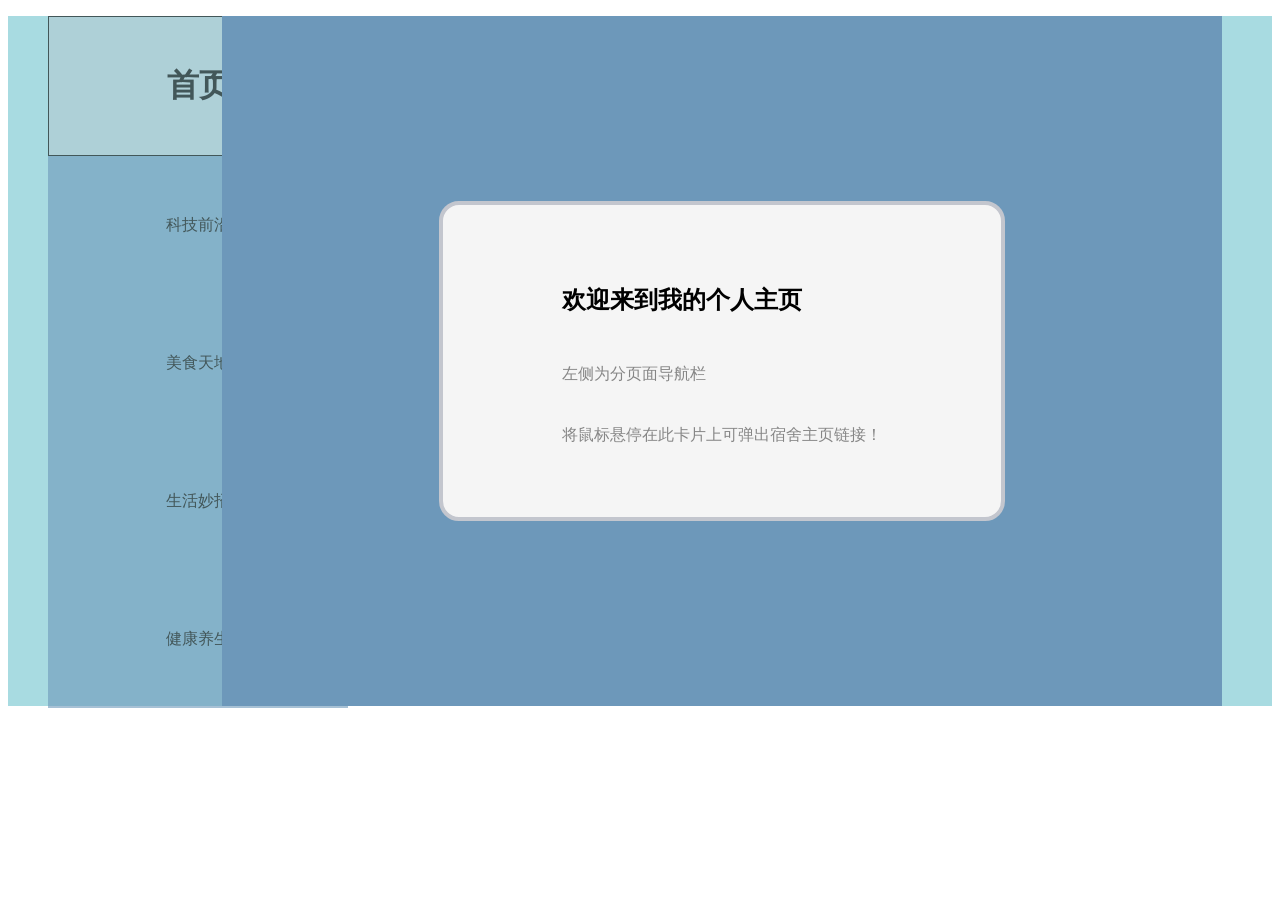
==== index.html @ 22425335 "test" ====
<!DOCTYPE html>
<html lang="en">

<head>
    <meta charset="UTF-8">
    <meta name="viewport" content="width=device-width, initial-scale=1.0">
    <title>个人主页</title>
    <link rel="stylesheet" type="text/css" href="./web/css/index.css">
    <link rel="stylesheet" type="text/css" href="./web/css/global.css">
</head>

<body>
    <div class="total-docker">
        <ul class="nav-list">
            <li class="nav-item active" style="background-color: #B2C9D2;"><a href="#">首页</a></li>
            <li class="nav-item"><a href="web/pages/science.html">科技前沿</a></li>
            <li class="nav-item"><a href="web/pages/meal.html">美食天地</a></li>
            <li class="nav-item"><a href="web/pages/life.html">生活妙招</a></li>
            <li class="nav-item"><a href="web/pages/health.html">健康养生</a></li>
        </ul>
        <div class="content-docker">
            <div class="card">
                <div class="card-details">
                    <p class="text-title">欢迎来到我的个人主页</p>
                    <p class="text-body">左侧为分页面导航栏</p>
                    <p class="text-body">将鼠标悬停在此卡片上可弹出宿舍主页链接！</p>
                </div>
                <button class="card-button">前往宿舍主页</button>
            </div>
        </div>
    </div>
</body>
</html>
---- web/css/index.css ----
.active{
    background-color: #B2C9D2;
    font-size: xx-large;
    font-weight: bolder;
    border: 1px solid black;
}

.content-docker{
    display: flex;
    justify-content: center;
    align-items: center;
}

.card {
    width: 500px;
    height: 254px;
    border-radius: 20px;
    background: #f5f5f5;
    position: relative;
    padding: 1.8rem;
    border: 4px solid #c3c6ce;
    transition: 0.5s ease-out;
    overflow: visible;
   }
   
   .card-details {
    color: black;
    height: 100%;
    gap: .5em;
    display: grid;
    place-content: center;
   }
   
   .card-button {
    transform: translate(-50%, 125%);
    width: 60%;
    border-radius: 1rem;
    border: none;
    background-color: #008bf8;
    color: #fff;
    font-size: 1rem;
    padding: .5rem 1rem;
    position: absolute;
    left: 50%;
    bottom: 0;
    opacity: 0;
    transition: 0.3s ease-out;
   }
   
   .text-body {
    color: rgb(134, 134, 134);
   }
   
   /*Text*/
   .text-title {
    font-size: 1.5em;
    font-weight: bold;
   }
   
   /*Hover*/
   .card:hover {
    border-color: #008bf8;
    box-shadow: 0 4px 18px 0 rgba(0, 0, 0, 0.25);
   }
   
   .card:hover .card-button {
    transform: translate(-50%, 50%);
    opacity: 1;
   }
---- web/css/global.css ----
.total-docker{
    width: 100%;
    height: 100%;
    background-color: #A8DBE1;
    position: relative;
}
.nav-list{
    width: 300px;
    height: 690px;
    opacity: .6;
    top: 0;
    left: 0;
}
.nav-item{
    width: 300px;
    height: 20%;
    background-color: #6D98BA;
    list-style: none;
    display: flex;
    justify-content: center;
    align-items: center;
}
.nav-item:hover{
    background-color: #B2C9D2;
    font-size: xx-large;
    font-weight: bolder;
    border: 1px solid black;
    transition: all .5s;
}
a{
    text-decoration: none;
    color: black;
}
.content-docker{
    width: 1000px;
    height: 690px;
    position: absolute;
    right: 50px;
    top: 0;
    background-color: #6D98BA;
}
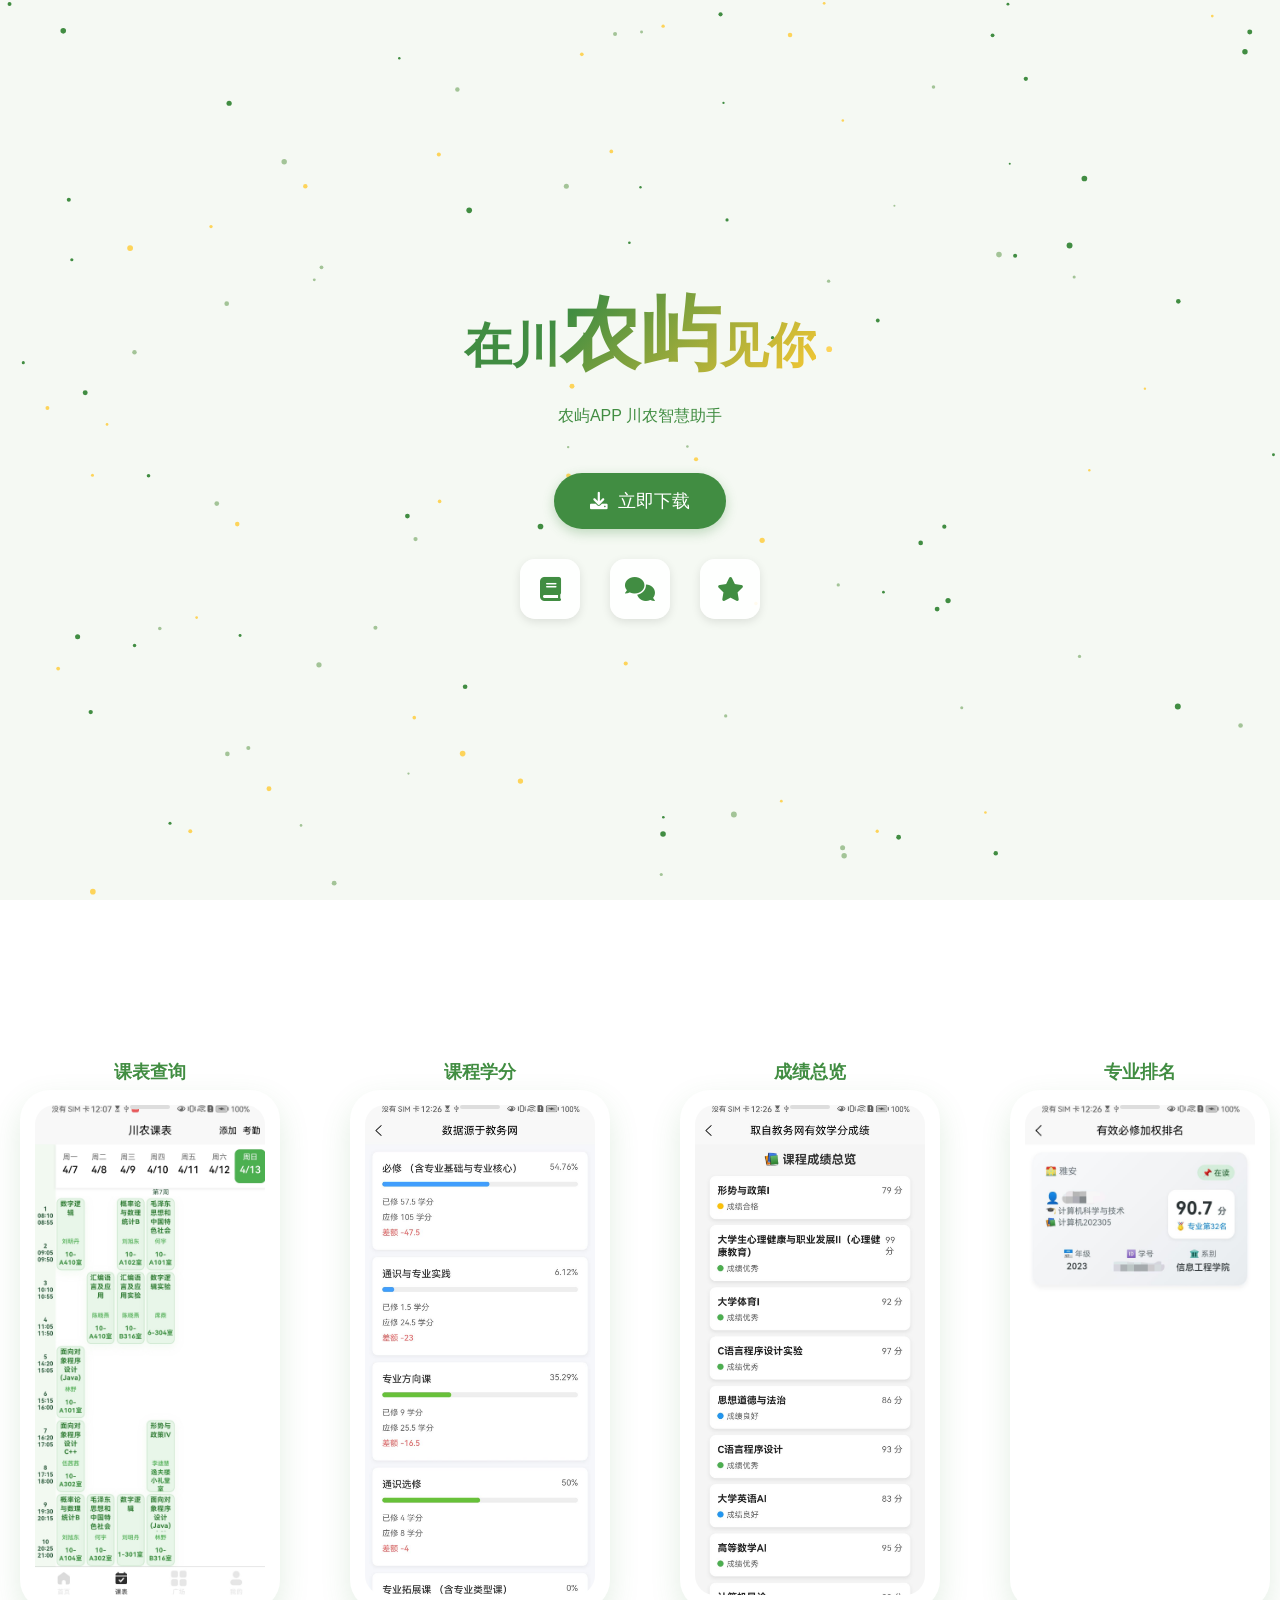
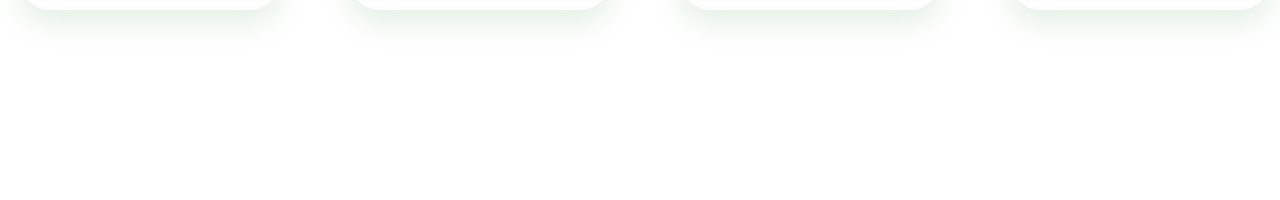
==== commit fadee5e0: "Add files via upload" ====
--- a/index.html
+++ b/index.html
@@ -1,33 +1,98 @@
-<!DOCTYPE html>
-<html lang="en">
-
-<head>
-    <meta charset="UTF-8">
-    <meta name="viewport" content="width=device-width, initial-scale=1.0">
-    <title>个人主页</title>
-    <link rel="stylesheet" type="text/css" href="./web/css/index.css">
-    <link rel="stylesheet" type="text/css" href="./web/css/global.css">
-</head>
-
-<body>
-    <div class="total-docker">
-        <ul class="nav-list">
-            <li class="nav-item active" style="background-color: #B2C9D2;"><a href="#">首页</a></li>
-            <li class="nav-item"><a href="web/pages/science.html">科技前沿</a></li>
-            <li class="nav-item"><a href="web/pages/meal.html">美食天地</a></li>
-            <li class="nav-item"><a href="web/pages/life.html">生活妙招</a></li>
-            <li class="nav-item"><a href="web/pages/health.html">健康养生</a></li>
-        </ul>
-        <div class="content-docker">
-            <div class="card">
-                <div class="card-details">
-                    <p class="text-title">欢迎来到我的个人主页</p>
-                    <p class="text-body">左侧为分页面导航栏</p>
-                    <p class="text-body">将鼠标悬停在此卡片上可弹出宿舍主页链接！</p>
-                </div>
-                <button class="card-button">前往宿舍主页</button>
-            </div>
-        </div>
-    </div>
-</body>
+<!DOCTYPE html>
+<html lang="zh-CN">
+<head>
+    <meta charset="UTF-8">
+    <meta name="viewport" content="width=device-width, initial-scale=1.0">
+    <title>川农校园通 - 智慧校园服务平台</title>
+    <link rel="stylesheet" href="https://cdnjs.cloudflare.com/ajax/libs/font-awesome/6.0.0/css/all.min.css">
+    <link rel="stylesheet" href="./css/style.css">
+</head>
+<body>
+    <canvas id="canvasBg"></canvas>
+    
+    <div class="content">
+       <h1 class="app-title">
+            <span>在川<span class="nong">农</span><span class="yu">屿</span>见你</span>
+        </h1>
+        <p style="color: var(--primary-green); margin-bottom: 1rem;">农屿APP 川农智慧助手</p>
+        
+        <a href="#" class="download-btn">
+            <i class="fas fa-download" style="margin-right: 10px;"></i>
+            立即下载
+        </a>
+
+        <div class="features">
+            <div class="feature-icon" onclick="showModal()"><i class="fa fa-book"></i></div>
+            <div class="feature-icon" data-copy="327303003"><i class="fas fa-comments"></i></div>
+            <div class="feature-icon"><i class="fas fa-star"></i></div>
+        </div>
+    </div>
+
+    <section class="scroll-section">
+        <div class="phone-container">
+            <div class="phone-mockup">
+                <h3>课表查询</h3>
+                <div class="phone-screen"><img src="./img/table.jpg" alt="课表界面"></div>
+            </div>
+            <div class="phone-mockup">
+                <h3>课程学分</h3>
+                <div class="phone-screen"><img src="./img/credit.jpg" alt="课程学分"></div>
+            </div>
+            <div class="phone-mockup">
+                <h3>成绩总览</h3>
+                <div class="phone-screen"><img src="./img/course-grade.jpg" alt="成绩总览"></div>
+            </div>
+            <div class="phone-mockup">
+                <h3>专业排名</h3>
+                <div class="phone-screen"><img src="./img/total-grade.jpg" alt="专业排名"></div>
+            </div>
+            <div class="phone-mockup">
+                <h3>窗口评分</h3>
+                <div class="phone-screen"><img src="./img/canteen-comment.jpg" alt="窗口评分"></div>
+            </div>
+            <div class="phone-mockup">
+                <h3>课程评分</h3>
+                <div class="phone-screen"><img src="./img/course-commet.jpg" alt="课程评分"></div>
+            </div>
+            <div class="phone-mockup">
+                <h3>窗口帖子</h3>
+                <div class="phone-screen"><img src="./img/canteen-page.jpg" alt="窗口帖子"></div>
+            </div>
+            <div class="phone-mockup">
+                <h3>竞赛信息</h3>
+                <div class="phone-screen"><img src="./img/competition.jpg" alt="竞赛信息"></div>
+            </div>
+            <div class="phone-mockup">
+                <h3>入口导航</h3>
+                <div class="phone-screen"><img src="./img/index.jpg" alt="竞赛信息"></div>
+            </div>
+            <div class="phone-mockup">
+                <h3>教学通知</h3>
+                <div class="phone-screen"><img src="./img/teach-inform.jpg" alt="教学通知"></div>
+            </div>
+            <div class="phone-mockup">
+                <h3>帖子详情</h3>
+                <div class="phone-screen"><img src="./img/post.jpg" alt="帖子详情"></div>
+            </div>
+        </div>
+    </section>
+
+    <div class="copy-toast">QQ群号已复制到剪贴板</div>
+
+    <!-- 弹窗结构 -->
+    <div class="modal-overlay" id="modal">
+        <div class="modal-content">
+            <span class="modal-close" onclick="closeModal()">&times;</span>
+            <h2>课程日历</h2>
+            <img src="calendar-detail.jpg" alt="课程日历详情" style="width:100%; margin-top:20px;">
+            <p>特色功能：</p>
+            <ul>
+                <li>同步教务系统课表</li>
+                <li>考试时间提醒</li>
+                <li>作业DDL提醒</li>
+            </ul>
+        </div>
+    </div>
+    <script src="./js/script.js"></script>
+</body>
 </html>
--- a/css/style.css
+++ b/css/style.css
@@ -0,0 +1,338 @@
+:root {
+    --primary-green: #418D42;
+    --secondary-gold: rgba(255, 203, 51, 1);
+    --background: #F5F9F3;
+}
+
+* {
+    margin: 0;
+    padding: 0;
+    box-sizing: border-box;
+    font-family: 'Microsoft YaHei', sans-serif;
+    -webkit-user-select: none;
+    -moz-user-select: none;
+    -ms-user-select: none;
+    user-select: none;
+}
+
+body {
+    overflow: hidden;
+    -webkit-touch-callout: none;
+}
+
+#canvasBg {
+    position: fixed;
+    top: 0;
+    left: 0;
+    z-index: 0;
+}
+
+.content {
+    position: relative;
+    z-index: 1;
+    height: 100vh;
+    display: flex;
+    flex-direction: column;
+    align-items: center;
+    justify-content: center;
+    text-align: center;
+    padding: 20px;
+    color: #333;
+}
+
+.app-title {
+    font-size: 3rem;
+    margin-bottom: 1rem;
+    background: linear-gradient(135deg, var(--primary-green) 30%, var(--secondary-gold) 100%);
+    -webkit-background-clip: text;
+    -webkit-text-fill-color: transparent;
+    animation: titleGlow 3s ease-in-out infinite alternate;
+}
+
+.nong {
+    font-size: 5rem;
+}
+
+.yu {
+    font-size: 5rem;
+}
+
+@keyframes titleGlow {
+    from { text-shadow: 0 0 20px rgba(65,141,66,0.3); }
+    to { text-shadow: 0 0 30px rgba(255,203,51,0.3); }
+}
+
+.download-btn {
+    display: inline-flex;
+    align-items: center;
+    padding: 16px 36px;
+    border-radius: 30px;
+    background: var(--primary-green);
+    color: white;
+    text-decoration: none;
+    font-size: 1.1rem;
+    margin: 30px 0;
+    transition: transform 0.3s;
+    box-shadow: 0 4px 12px rgba(65,141,66,0.3);
+    cursor: pointer;
+}
+
+.download-btn:hover {
+    transform: translateY(-2px);
+    background: #367C37;
+}
+
+.features {
+    display: flex;
+    gap: 30px;
+    flex-wrap: wrap;
+    justify-content: center;
+}
+
+.feature-icon {
+    width: 60px;
+    height: 60px;
+    background: rgba(255,255,255,0.9);
+    border-radius: 15px;
+    display: flex;
+    align-items: center;
+    justify-content: center;
+    font-size: 1.5rem;
+    color: var(--primary-green);
+    box-shadow: 0 3px 10px rgba(0,0,0,0.1);
+    transition: all 0.3s cubic-bezier(0.25, 0.46, 0.45, 0.94);
+}
+
+.feature-icon:hover {
+    transform: scale(1.15) translateY(-5px);
+    color: var(--secondary-gold);
+    box-shadow: 0 8px 20px rgba(0,0,0,0.15);
+}
+
+.scroll-section {
+    position: relative;
+    min-height: 100vh;
+    padding: 80px 0;
+    display: flex;
+    align-items: center;
+    opacity: 0;
+    transform: translateY(30px);
+    transition: all 0.6s ease;
+}
+
+.scroll-section.active {
+    opacity: 1;
+    transform: translateY(0);
+}
+
+.phone-container {
+    display: flex;
+    padding: 60px 20px;
+    gap: 70px;
+    width: 100%;
+    cursor: grab;
+    overflow-x: hidden;
+    scroll-behavior: smooth;
+}
+
+.phone-container.grabbing {
+    cursor: grabbing;
+}
+
+.phone-mockup {
+    flex: 0 0 auto;
+    width: 260px;
+    height: 520px;
+    background: #fff;
+    border-radius: 30px;
+    padding: 15px;
+    box-shadow: 0 12px 30px rgba(65,141,66,0.15);
+    transition: opacity 0.6s, transform 0.6s;
+    opacity: 0;
+    transform: translateY(30px);
+}
+
+.phone-mockup.active {
+    opacity: 1;
+    transform: translateY(0);
+}
+
+.phone-mockup::before {
+    content: '';
+    position: absolute;
+    top: 15px;
+    left: 50%;
+    transform: translateX(-50%);
+    width: 40px;
+    height: 4px;
+    background: #ddd;
+    border-radius: 2px;
+}
+
+.phone-mockup h3 {
+    position: absolute;
+    top: -30px;
+    left: 50%;
+    transform: translateX(-50%);
+    color: var(--primary-green);
+    white-space: nowrap;
+    font-size: 1.1rem;
+    pointer-events: none;
+}
+
+.phone-screen {
+    width: 100%;
+    height: 100%;
+    border-radius: 20px;
+    overflow: hidden;
+    background: #f8f8f8;
+}
+
+.phone-screen img {
+    width: 100%;
+    height: 100%;
+    object-fit: cover;
+}
+        /* 新增移动端适配样式 */
+        @media (max-width: 768px) {
+    .app-title {
+        font-size: 2rem !important;
+        line-height: 1.3;
+        padding: 0 15px;
+    }
+
+    .nong, .yu {
+        font-size: 2.5rem !important;
+    }
+
+    .download-btn {
+        padding: 12px 24px;
+        font-size: 1rem;
+        margin: 20px 0;
+    }
+
+    .features {
+        gap: 20px;
+    }
+
+    .feature-icon {
+        width: 50px;
+        height: 50px;
+        font-size: 1.2rem;
+    }
+
+    /* 手机模型适配 */
+    .phone-mockup {
+        width: 80vw;
+        height: calc(80vw * 2);
+        margin: 0 10px;
+    }
+
+    .phone-container {
+        gap: 30px;
+        padding: 40px 10px;
+    }
+
+    .phone-mockup h3 {
+        font-size: 0.9rem;
+        top: -25px;
+    }
+
+}
+
+/* 新增横屏适配 */
+@media (max-width: 768px) and (orientation: landscape) {
+    .content {
+        height: auto;
+        min-height: 100vh;
+        padding: 40px 0;
+    }
+
+    .phone-mockup {
+        width: 60vh;
+        height: calc(60vh * 2);
+    }
+}
+
+/* 触摸优化 */
+.phone-container {
+    -webkit-overflow-scrolling: touch;
+}
+
+.download-btn {
+    min-width: 160px; /* 保持按钮可点击区域 */
+}
+.copy-toast {
+    position: fixed;
+    bottom: 20px;
+    left: 50%;
+    transform: translateX(-50%);
+    background: rgba(0,0,0,0.8);
+    color: white;
+    padding: 12px 24px;
+    border-radius: 25px;
+    font-size: 14px;
+    opacity: 0;
+    transition: opacity 0.3s;
+    z-index: 1000;
+}
+
+.copy-toast.show {
+    opacity: 1;
+}
+
+/* 添加可复制元素的交互效果 */
+[data-copy] {
+    cursor: copy;
+    transition: transform 0.2s;
+}
+
+[data-copy]:active {
+    transform: scale(0.95);
+}
+
+ /* 弹窗样式 */
+ .modal-overlay {
+    position: fixed;
+    top: 0;
+    left: 0;
+    right: 0;
+    bottom: 0;
+    background: rgba(0,0,0,0.5);
+    display: none;
+    justify-content: center;
+    align-items: center;
+    z-index: 1000;
+}
+
+.modal-content {
+    background: white;
+    padding: 30px;
+    border-radius: 15px;
+    max-width: 80%;
+    max-height: 80vh;
+    overflow-y: auto;
+    position: relative;
+    animation: modalSlide 0.3s ease-out;
+}
+
+@keyframes modalSlide {
+    from { transform: translateY(-50px); opacity: 0; }
+    to { transform: translateY(0); opacity: 1; }
+}
+
+.modal-close {
+    position: absolute;
+    top: 15px;
+    right: 15px;
+    cursor: pointer;
+    font-size: 24px;
+    color: #666;
+}
+
+/* 功能图标样式调整 */
+.feature-icon.text-image {
+    background: url('text-calendar.png') center/cover;
+    width: 80px;
+    height: 80px;
+}
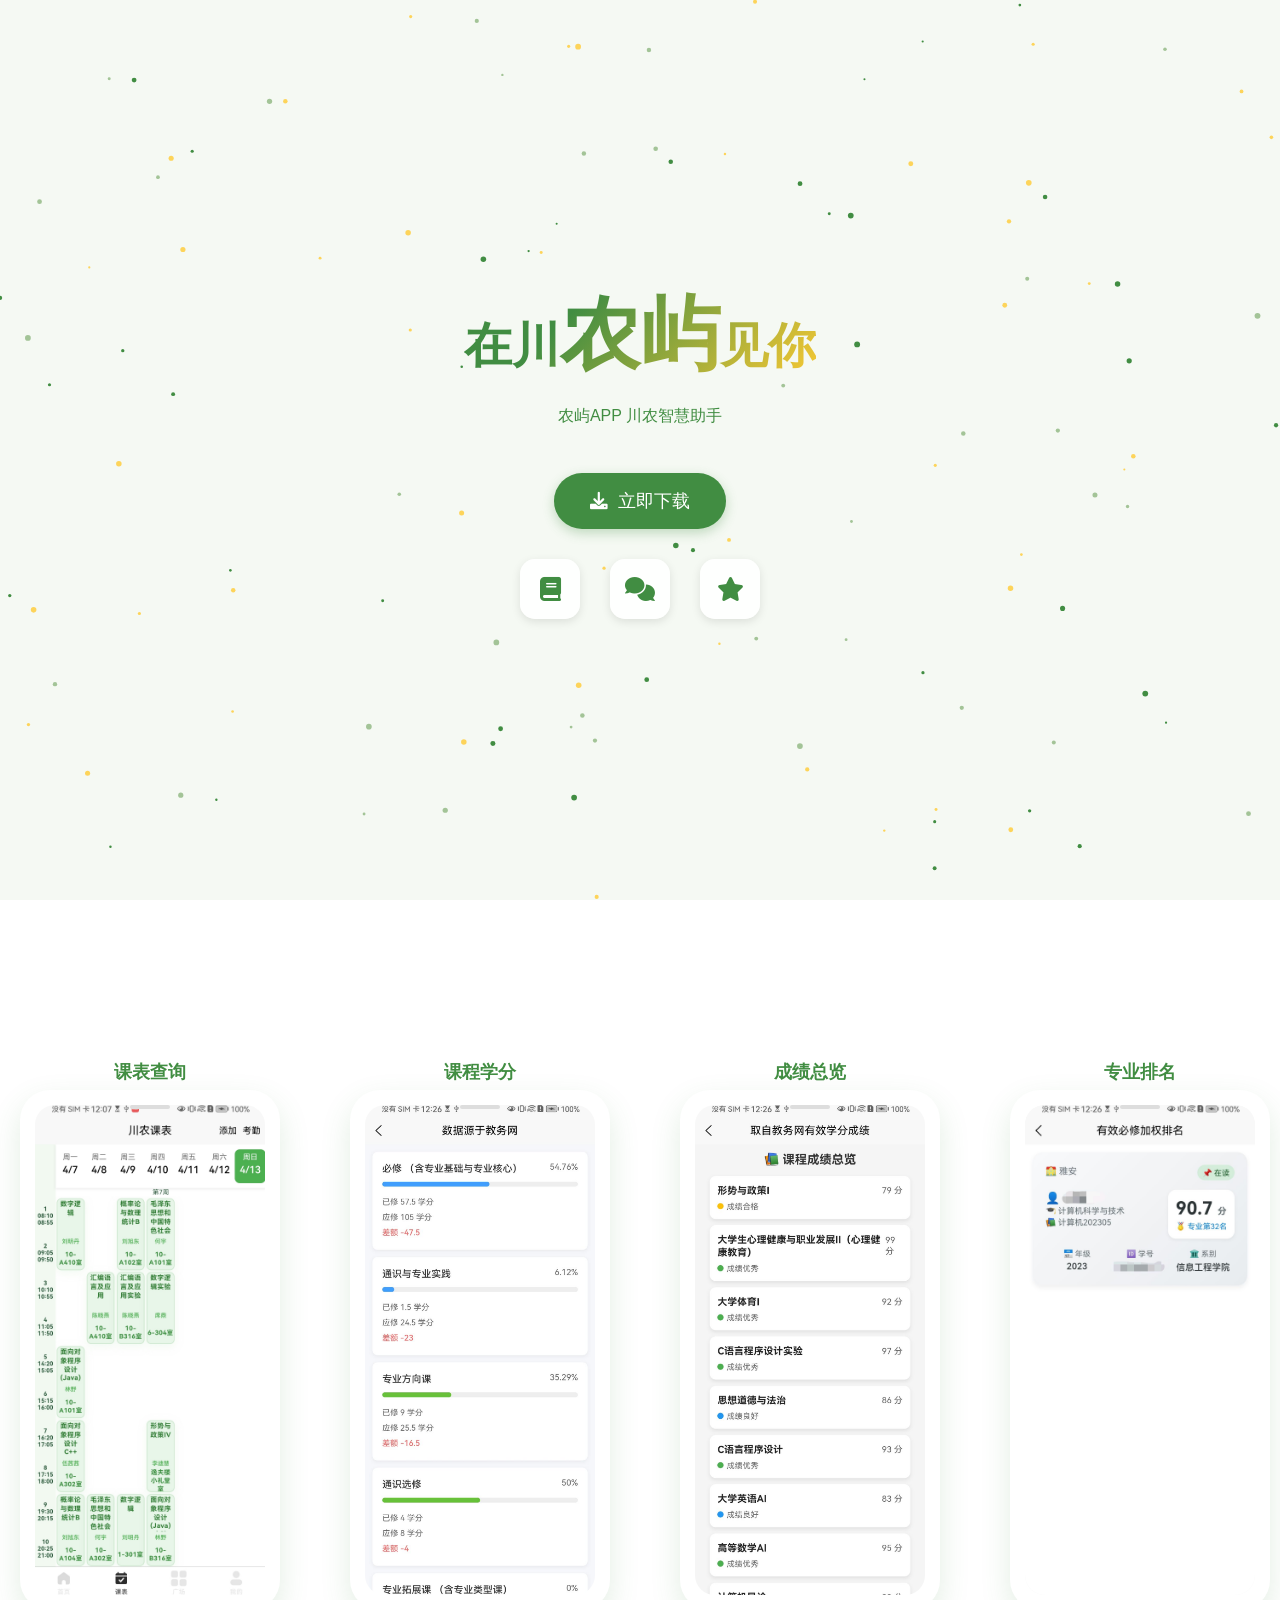
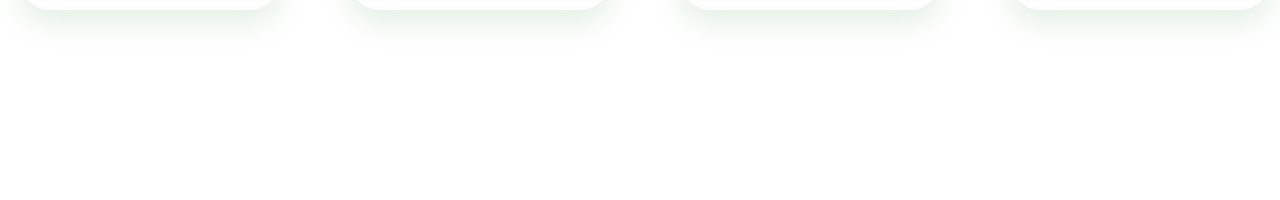
==== commit 3739d6c0: "Add files via upload" ====
--- a/index.html
+++ b/index.html
@@ -3,8 +3,9 @@
 <head>
     <meta charset="UTF-8">
     <meta name="viewport" content="width=device-width, initial-scale=1.0">
-    <title>川农校园通 - 智慧校园服务平台</title>
+    <title>农屿川农校园助手</title>
     <link rel="stylesheet" href="https://cdnjs.cloudflare.com/ajax/libs/font-awesome/6.0.0/css/all.min.css">
+    <link rel="icon" href="./img/logo/logo.jpg" type="image/x-icon">
     <link rel="stylesheet" href="./css/style.css">
 </head>
 <body>
--- a/css/style.css
+++ b/css/style.css
@@ -195,6 +195,36 @@
 }
         /* 新增移动端适配样式 */
         @media (max-width: 768px) {
+            body {
+                overflow-y: auto;
+                height: auto;
+                -webkit-overflow-scrolling: touch;
+            }
+
+            .content {
+                height: auto;
+                min-height: 100vh;
+                padding: 40px 20px;
+            }
+
+            .scroll-section {
+                min-height: 100vh;
+                flex-direction: column;
+            }
+
+            .phone-container {
+                flex-direction: column;
+                align-items: center;
+                overflow-y: visible;
+                gap: 40px;
+                padding: 20px;
+            }
+
+            .phone-mockup {
+                width: 90%;
+                height: 400px;
+                margin: 0 auto;
+            }
     .app-title {
         font-size: 2rem !important;
         line-height: 1.3;
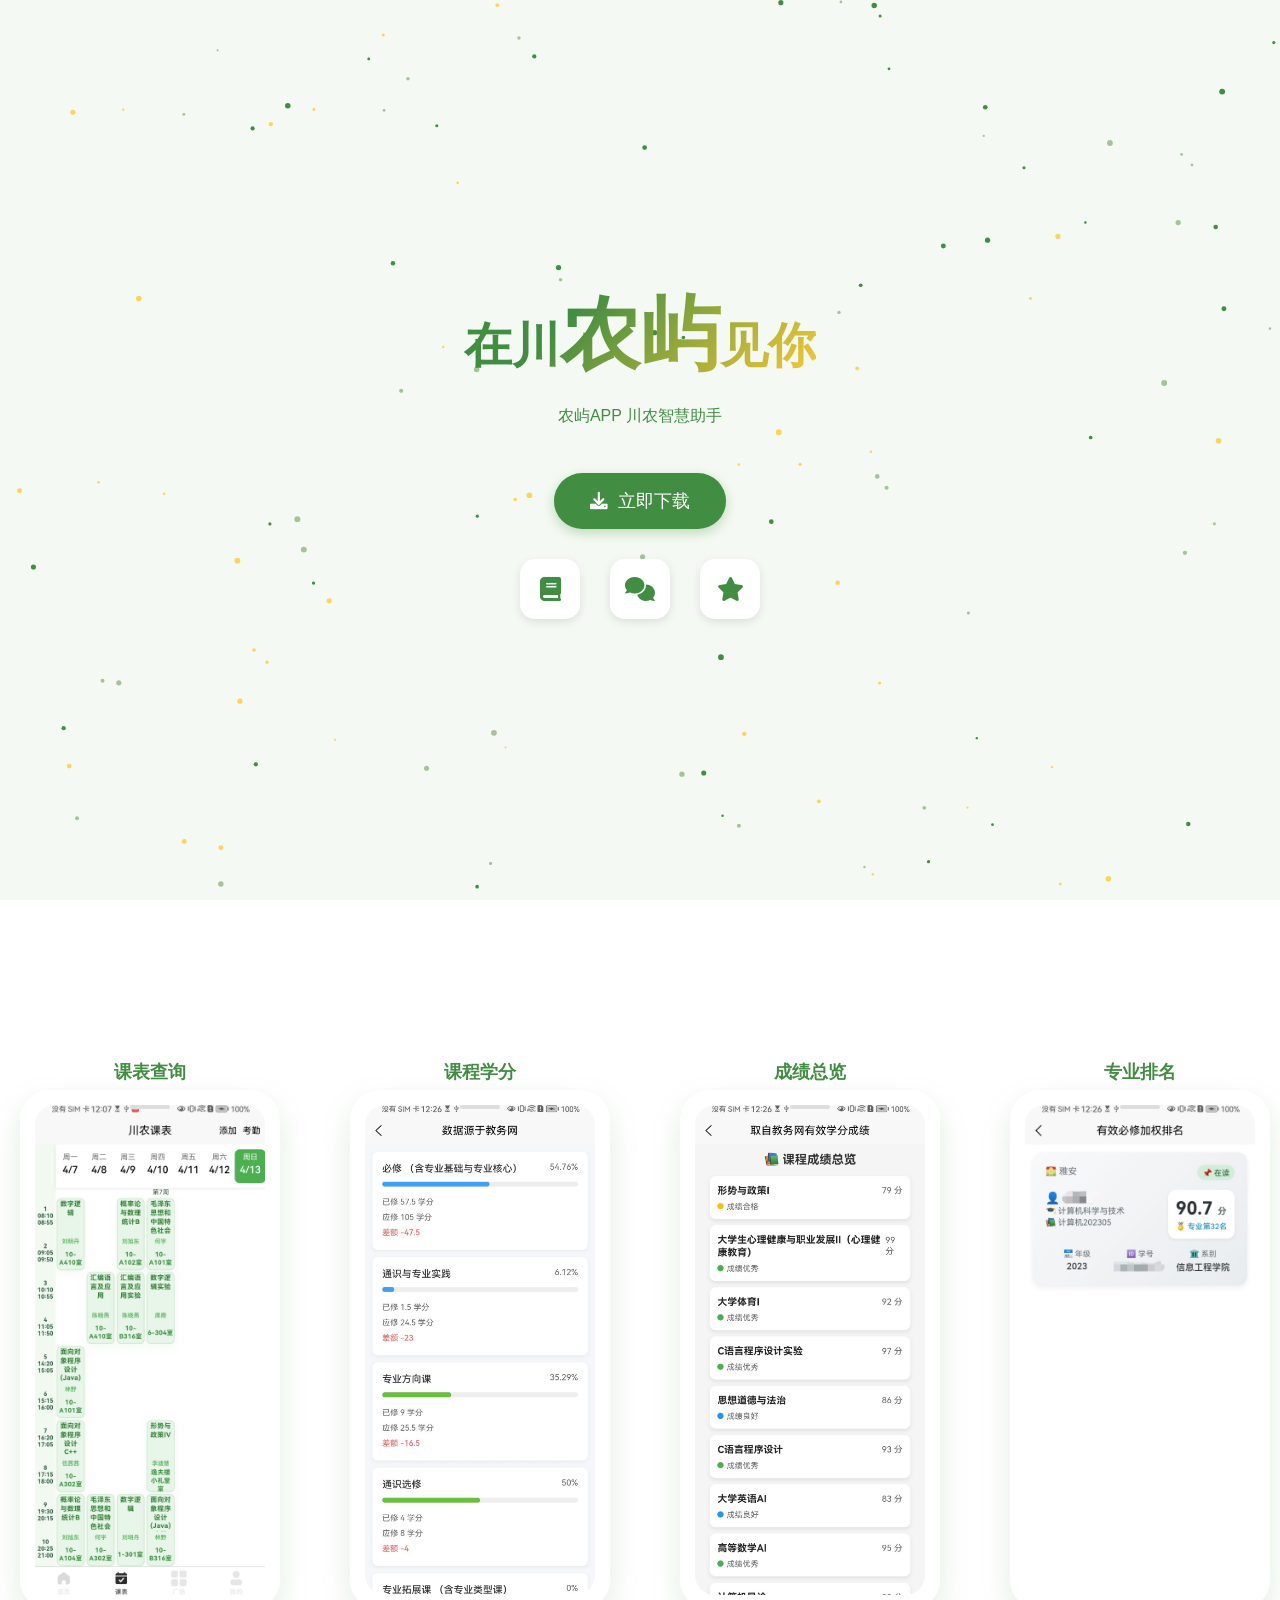
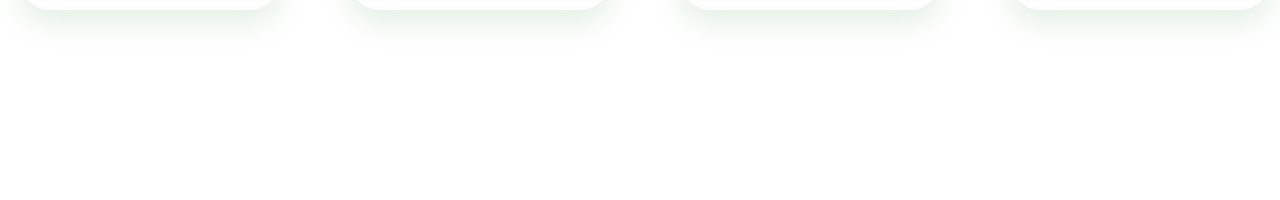
==== commit 0347e6ce: "Add files via upload" ====
--- a/index.html
+++ b/index.html
@@ -17,15 +17,15 @@
         </h1>
         <p style="color: var(--primary-green); margin-bottom: 1rem;">农屿APP 川农智慧助手</p>
         
-        <a href="#" class="download-btn">
+        <a href="https://www.pgyer.com/1yq4j5wX" class="download-btn">
             <i class="fas fa-download" style="margin-right: 10px;"></i>
             立即下载
         </a>
 
         <div class="features">
-            <div class="feature-icon" onclick="showModal()"><i class="fa fa-book"></i></div>
+            <div class="feature-icon" onclick="showModal('modal')"><i class="fas fa-book"></i></div>
             <div class="feature-icon" data-copy="327303003"><i class="fas fa-comments"></i></div>
-            <div class="feature-icon"><i class="fas fa-star"></i></div>
+            <div class="feature-icon" onclick="showModal('explain')"><i class="fas fa-star"></i></div>
         </div>
     </div>
 
@@ -84,16 +84,130 @@
     <div class="modal-overlay" id="modal">
         <div class="modal-content">
             <span class="modal-close" onclick="closeModal()">&times;</span>
-            <h2>课程日历</h2>
-            <img src="calendar-detail.jpg" alt="课程日历详情" style="width:100%; margin-top:20px;">
-            <p>特色功能：</p>
-            <ul>
-                <li>同步教务系统课表</li>
-                <li>考试时间提醒</li>
-                <li>作业DDL提醒</li>
-            </ul>
+
+            <header>
+                <h1 style="margin-top: 4rem;">
+                    <i class="icon fas fa-leaf"></i>
+                    为什么要开发农屿APP？
+                    <br/>
+                    <small style="font-size: 0.6em; color: #888;">开发者碎碎念的独白</small>
+                </h1>
+            </header>
+        
+            <section id="background">
+                <h2><i class="icon fas fa-comment-dots"></i> 开发背景</h2>
+                <p class="quote">"一个APP被开发的原因大概是因为总有人需要它吧"</p>
+                <p>初入川农时，<span class="highlight">"超级课程表"</span>的使用体验让人失望：</p>
+                <ul>
+                    <li><i class="fas fa-ad"></i> 广告充斥每个角落</li>
+                    <li><i class="fas fa-microchip"></i> 冗余功能占据内存</li>
+                    <li><i class="fas fa-paint-brush"></i> 界面设计陈旧过时</li>
+                </ul>
+                <blockquote class="quote">
+                    "既然市面没有好用的，作为软件开发者<br>
+                    何不打造属于川农人的<span class="highlight">数字绿洲</span>？"
+                </blockquote>
+            </section>
+        
+            <section id="journey">
+                <h2><i class="icon fas fa-brain"></i> 心路历程</h2>
+                <div class="feature-grid">
+                    <div class="feature-card">
+                        <i class="fas fa-university fa-2x"></i>
+                        <h3>服务碎片化</h3>
+                        <p>教务网、QQ频道、二手群...<br>信息散落在各处</p>
+                    </div>
+                    <div class="feature-card">
+                        <i class="fas fa-lightbulb fa-2x"></i>
+                        <h3>灵感迸发</h3>
+                        <p>受复旦"旦夕"启发<br>打造川农专属平台</p>
+                    </div>
+                </div>
+            </section>
+        
+            <section id="vision">
+                <h2><i class="icon fas fa-gem"></i> 核心价值</h2>
+                <div class="feature-grid">
+                    <div class="feature-card">
+                        <i class="fas fa-ban fa-2x"></i>
+                        <h3>零广告干扰</h3>
+                        <p>纯净无打扰的校园空间</p>
+                    </div>
+                    <div class="feature-card">
+                        <i class="fas fa-shield-alt fa-2x"></i>
+                        <h3>安全社区</h3>
+                        <p>严格审核的实名制环境</p>
+                    </div>
+                    <div class="feature-card">
+                        <i class="fas fa-puzzle-piece fa-2x"></i>
+                        <h3>服务聚合</h3>
+                        <p>一站式校园服务平台</p>
+                    </div>
+                </div>
+            </section>
         </div>
     </div>
+
+    <div class="explain-popup" id="explain">
+        <div class="explain-modal">
+          <!-- 关闭按钮 -->
+          <span class="explain-close" onclick="closeModal()">&times;</span>
+          
+          <!-- 弹窗内容 -->
+          <div class="explain-content">
+            <!-- 标题区 -->
+            <header class="explain-header">
+              <i class="fas fa-info-circle"></i>
+              <h2>农屿APP使用说明</h2>
+              <p class="explain-subtitle">川农智慧助手</p>
+            </header>
+      
+            <!-- 说明内容区块 -->
+            <div class="explain-body">
+              <!-- 功能列表 -->
+              <section class="explain-section">
+                <h3><i class="fas fa-check-circle"></i> 核心功能</h3>
+                <ul class="explain-list">
+                  <li><i class="fas fa-calendar-alt"></i> 智能课程表同步</li>
+                  <li><i class="fas fa-comments"></i> 实时校园论坛</li>
+                  <li><i class="fas fa-graduation-cap"></i> 校园信息一键查询</li>
+                </ul>
+              </section>
+      
+              <!-- 使用提示 -->
+              <section class="explain-section tips">
+                <h3><i class="fas fa-lightbulb"></i> 使用小贴士</h3>
+                <div class="explain-card">
+                  <i class="fas fa-fingerprint"></i>
+                  <p>使用<span class="highlight">教务账号</span>登录，同步教务数据</p>
+                </div>
+                <div class="explain-card">
+                  <i class="fas fa-bell"></i>
+                  <p>唯一设备登录，更换设备时需<span class="highlight">在上台设备中退出登录</span></p>
+                </div>
+              </section>
+      
+              <!-- 注意事项 -->
+              <section class="explain-section notice">
+                <h3><i class="fas fa-exclamation-triangle"></i> 注意事项</h3>
+                <div class="explain-notice">
+                  <p>请勿在论坛发布违反国家法律法规的内容</p>
+                </div>
+              </section>
+            </div>
+      
+            <!-- 底部操作区 -->
+            <footer class="explain-footer">
+              <button class="explain-button" onclick="closeModal()">
+                <i class="fas fa-check"></i>
+                我已了解
+              </button>
+            </footer>
+          </div>
+        </div>
+      </div>
+
+    <div class="explain-popup"></div>
     <script src="./js/script.js"></script>
 </body>
 </html>
--- a/css/style.css
+++ b/css/style.css
@@ -13,12 +13,29 @@
     -moz-user-select: none;
     -ms-user-select: none;
     user-select: none;
-}
+    scrollbar-width: none; /* Firefox */
+    -ms-overflow-style: none; /* IE/Edge */
+
+}
+*::-webkit-scrollbar{
+    display: none; /* Chrome/Safari/Opera */
+}
+
 
 body {
     overflow: hidden;
     -webkit-touch-callout: none;
 }
+
+        /* 禁止图片拖拽 */
+img {
+    pointer-events: none; /* 阻止点击事件 */
+    -webkit-user-drag: none;
+    -khtml-user-drag: none;
+    -moz-user-drag: none;
+    -o-user-drag: none;
+}
+
 
 #canvasBg {
     position: fixed;
@@ -336,14 +353,17 @@
 }
 
 .modal-content {
-    background: white;
-    padding: 30px;
     border-radius: 15px;
     max-width: 80%;
     max-height: 80vh;
     overflow-y: auto;
     position: relative;
     animation: modalSlide 0.3s ease-out;
+    background: #fff;
+    padding: 2rem;
+    border-radius: 12px;
+    box-shadow: 0 10px 30px rgba(65,141,66,0.2);
+    max-width: 800px;
 }
 
 @keyframes modalSlide {
@@ -351,18 +371,273 @@
     to { transform: translateY(0); opacity: 1; }
 }
 
+/* 标题样式 */
+header h1 {
+    color: var(--primary-green);
+    font-size: 2.2rem;
+    text-align: center;
+    position: relative;
+    padding-bottom: 1rem;
+    margin-bottom: 2rem;
+}
+
+header h1::after {
+    content: '';
+    position: absolute;
+    bottom: 0;
+    left: 50%;
+    transform: translateX(-50%);
+    width: 80px;
+    height: 3px;
+    background: var(--secondary-gold);
+}
+
+header small {
+    display: block;
+    margin-top: 0.8rem;
+    color: #888;
+    font-weight: 300;
+}
+
+/* 章节标题 */
+section h2 {
+    color: var(--primary-green);
+    margin: 2rem 0 1.5rem;
+    padding-left: 1.8rem;
+    position: relative;
+    font-size: 1.6rem;
+}
+
+section h2::before {
+    content: '';
+    position: absolute;
+    left: 0;
+    top: 0.3em;
+    height: 1.2em;
+    width: 4px;
+    background: var(--secondary-gold);
+}
+
+.icon {
+    color: var(--primary-green);
+    margin-right: 0.8rem;
+}
+
+/* 引用样式 */
+.quote {
+    background: rgba(65,141,66,0.1);
+    border-left: 4px solid var(--primary-green);
+    padding: 1.2rem;
+    margin: 1.5rem 0;
+    line-height: 1.8;
+    border-radius: 4px;
+    color: #555;
+}
+
+/* 特色功能网格 */
+.feature-grid {
+    display: grid;
+    grid-template-columns: repeat(auto-fit, minmax(240px, 1fr));
+    gap: 1.5rem;
+    margin: 2rem 0;
+}
+
+.feature-card {
+    background: rgba(65,141,66,0.05);
+    border: 1px solid rgba(65,141,66,0.15);
+    padding: 1.5rem;
+    border-radius: 8px;
+    text-align: center;
+    transition: all 0.3s ease;
+}
+
+.feature-card:hover {
+    transform: translateY(-5px);
+    box-shadow: 0 5px 15px rgba(65,141,66,0.1);
+}
+
+.feature-card i {
+    color: var(--primary-green);
+    margin-bottom: 1rem;
+    font-size: 2.2rem;
+}
+
+/* 高亮文字 */
+.highlight {
+    color: var(--primary-green);
+    font-weight: 600;
+    position: relative;
+    padding: 0 2px;
+}
+
+.highlight::after {
+    content: '';
+    position: absolute;
+    bottom: 0;
+    left: 0;
+    width: 100%;
+    height: 2px;
+    background: var(--secondary-gold);
+}
+
+/* 列表样式 */
+ul {
+    margin: 1.5rem 0;
+    padding-left: 1.8rem;
+}
+
+ul li {
+    margin: 0.8rem 0;
+    color: #555;
+}
+
+ul li i {
+    color: var(--secondary-gold);
+    margin-right: 0.8rem;
+}
+
+/* 关闭按钮增强 */
 .modal-close {
     position: absolute;
-    top: 15px;
-    right: 15px;
+    color: var(--primary-green);
+    font-size: 2rem;
+    top: 1rem;
+    right: 1rem;
+    transition: all 0.3s ease;
     cursor: pointer;
-    font-size: 24px;
+}
+
+/* 响应式优化 */
+@media (max-width: 768px) {
+    .modal-content {
+        margin: 1rem;
+        padding: 1.5rem;
+    }
+    
+    header h1 {
+        font-size: 1.8rem;
+    }
+    
+    .feature-grid {
+        grid-template-columns: 1fr;
+    }
+}
+
+/* 弹窗容器 */
+.explain-popup {
+    position: fixed;
+    top: 0;
+    left: 0;
+    width: 100%;
+    height: 100%;
+    background: rgba(0,0,0,0.5);
+    display: none;
+    justify-content: center;
+    align-items: center;
+    z-index: 1000;
+  }
+  
+  /* 弹窗主体 */
+  .explain-modal {
+    background: #fff;
+    width: 90%;
+    max-width: 600px;
+    border-radius: 12px;
+    box-shadow: 0 5px 15px rgba(65,141,66,0.2);
+    position: relative;
+    max-height: 90vh;
+    overflow-y: auto;
+  }
+  
+  /* 标题样式 */
+  .explain-header {
+    background: rgba(65,141,66,0.1);
+    padding: 1.5rem;
+    text-align: center;
+    border-radius: 12px 12px 0 0;
+  }
+  .explain-header h2 {
+    color: #418D42;
+    margin: 0.5rem 0;
+  }
+  .explain-header i {
+    font-size: 2.5rem;
+    color: #418D42;
+  }
+  
+  /* 内容区块 */
+  .explain-section {
+    padding: 1.5rem;
+    border-bottom: 1px solid #eee;
+  }
+  .explain-section h3 {
+    color: #418D42;
+    margin: 0 0 1rem;
+  }
+  .explain-section h3 i {
+    margin-right: 0.8rem;
+  }
+  
+  /* 功能列表 */
+  .explain-list li {
+    padding: 0.8rem;
+    margin: 0.5rem 0;
+    background: rgba(65,141,66,0.05);
+    border-radius: 6px;
+  }
+  .explain-list i {
+    color: #FFCB33;
+    margin-right: 0.8rem;
+  }
+  
+  /* 提示卡片 */
+  .explain-card {
+    display: flex;
+    align-items: center;
+    padding: 1rem;
+    margin: 1rem 0;
+    background: rgba(255,203,51,0.1);
+    border-radius: 8px;
+  }
+  .explain-card i {
+    font-size: 1.5rem;
+    color: #FFCB33;
+    margin-right: 1rem;
+  }
+  
+  /* 底部按钮 */
+  .explain-button {
+    width: 100%;
+    height: 60px;
+    font-size: 20px;
+    background: #418D42;
+    color: white;
+    border: none;
+    cursor: pointer;
+    transition: all 0.3s;
+    display: flex;
+    align-items: center;
+    justify-content: center;
+  }
+  .explain-button:hover {
+    background: #367c37;
+  }
+  
+  /* 关闭按钮 */
+  .explain-close {
+    position: absolute;
+    top: 1rem;
+    right: 1.5rem;
+    font-size: 2rem;
     color: #666;
-}
-
-/* 功能图标样式调整 */
-.feature-icon.text-image {
-    background: url('text-calendar.png') center/cover;
-    width: 80px;
-    height: 80px;
-}+    cursor: pointer;
+    transition: all 0.3s;
+  }
+  
+  /* 高亮文字 */
+  .highlight {
+    color: #418D42;
+    font-weight: 600;
+    position: relative;
+    padding: 0 2px;
+  }
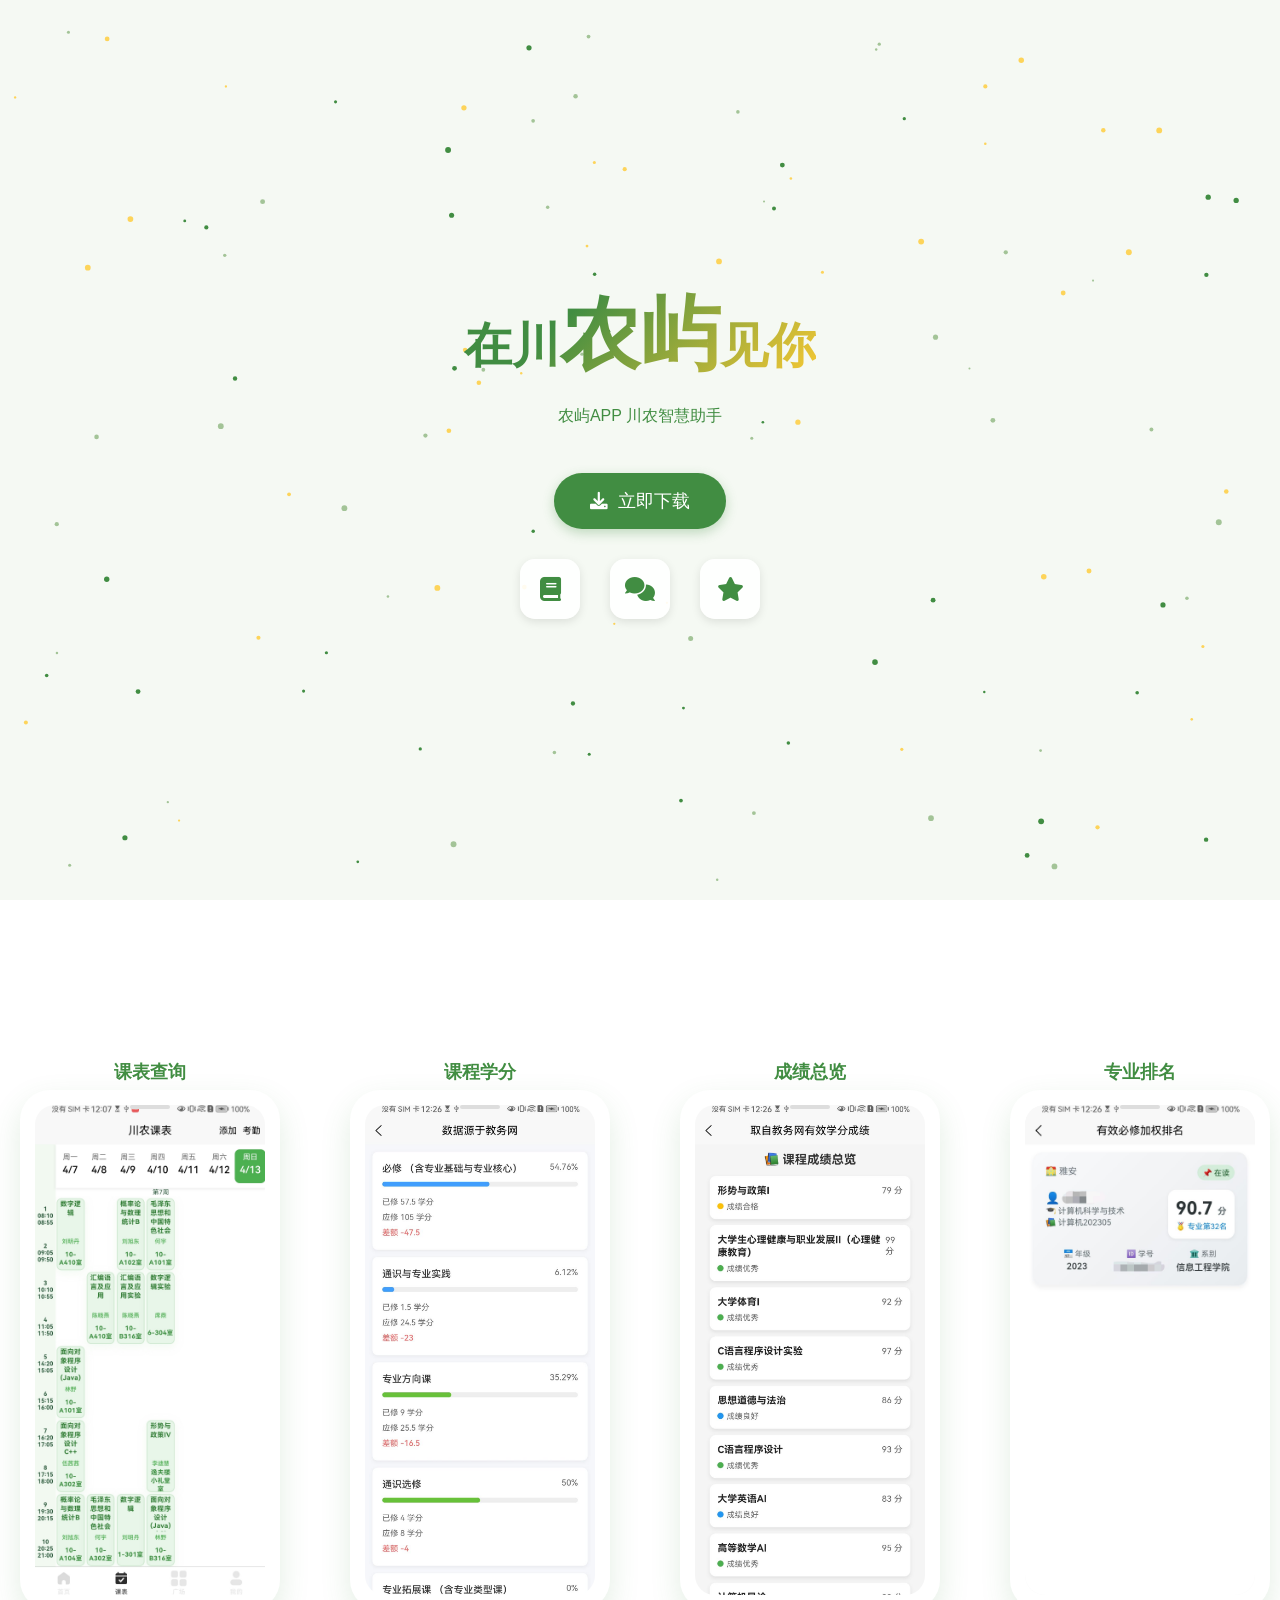
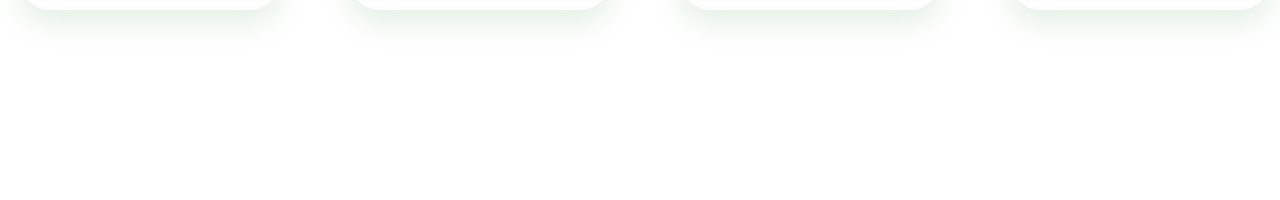
==== commit 770507a1: "Add files via upload" ====
--- a/index.html
+++ b/index.html
@@ -17,7 +17,7 @@
         </h1>
         <p style="color: var(--primary-green); margin-bottom: 1rem;">农屿APP 川农智慧助手</p>
         
-        <a href="https://www.pgyer.com/1yq4j5wX" class="download-btn">
+        <a href="#" class="download-btn">
             <i class="fas fa-download" style="margin-right: 10px;"></i>
             立即下载
         </a>
@@ -90,37 +90,37 @@
                     <i class="icon fas fa-leaf"></i>
                     为什么要开发农屿APP？
                     <br/>
-                    <small style="font-size: 0.6em; color: #888;">开发者碎碎念的独白</small>
+                    <small style="font-size: 0.6em; color: #888;">开发者的碎碎念</small>
                 </h1>
             </header>
         
             <section id="background">
                 <h2><i class="icon fas fa-comment-dots"></i> 开发背景</h2>
                 <p class="quote">"一个APP被开发的原因大概是因为总有人需要它吧"</p>
-                <p>初入川农时，<span class="highlight">"超级课程表"</span>的使用体验让人失望：</p>
+                <p>初入川农时，我向学长学姐们询问川农用哪款课表软件比较多，得到最多的答案便是超级课程表。但<span class="highlight">"超级课程表"</span>的使用体验实在让我失望：</p>
                 <ul>
-                    <li><i class="fas fa-ad"></i> 广告充斥每个角落</li>
-                    <li><i class="fas fa-microchip"></i> 冗余功能占据内存</li>
-                    <li><i class="fas fa-paint-brush"></i> 界面设计陈旧过时</li>
+                    <li><i class="fas fa-ad"></i> 各种流氓广告铺天盖地</li>
+                    <li><i class="fas fa-microchip"></i> 冗余功能占据手机存储</li>
+                    <li><i class="fas fa-paint-brush"></i> 界面花里胡哨五彩缤纷</li>
                 </ul>
                 <blockquote class="quote">
-                    "既然市面没有好用的，作为软件开发者<br>
-                    何不打造属于川农人的<span class="highlight">数字绿洲</span>？"
+                    "既然这款课表app如此不尽人意，作为一名软件开发爱好者<br>
+                    何不打造属于自己乃至全川农人的<span class="highlight">数字绿洲</span>？"
                 </blockquote>
             </section>
         
             <section id="journey">
-                <h2><i class="icon fas fa-brain"></i> 心路历程</h2>
+                <h2><i class="icon fas fa-brain"></i> 农屿萌芽</h2>
                 <div class="feature-grid">
                     <div class="feature-card">
                         <i class="fas fa-university fa-2x"></i>
-                        <h3>服务碎片化</h3>
+                        <h3>线上服务碎片化</h3>
                         <p>教务网、QQ频道、二手群...<br>信息散落在各处</p>
                     </div>
                     <div class="feature-card">
                         <i class="fas fa-lightbulb fa-2x"></i>
-                        <h3>灵感迸发</h3>
-                        <p>受复旦"旦夕"启发<br>打造川农专属平台</p>
+                        <h3>恰逢他校有标杆</h3>
+                        <p>受复旦大学"旦夕"app启发<br>打造川农校园小助手</p>
                     </div>
                 </div>
             </section>
@@ -136,12 +136,32 @@
                     <div class="feature-card">
                         <i class="fas fa-shield-alt fa-2x"></i>
                         <h3>安全社区</h3>
-                        <p>严格审核的实名制环境</p>
+                        <p>只能通过川农教务网登录，屏蔽校外人员</p>
                     </div>
                     <div class="feature-card">
                         <i class="fas fa-puzzle-piece fa-2x"></i>
                         <h3>服务聚合</h3>
-                        <p>一站式校园服务平台</p>
+                        <p>整合重要教务信息，个人课表，食堂评分，选课评分</p>
+                    </div>
+                </div>
+            </section>
+
+            <section id="vision">
+                <h2><i class="icon fas fa-gem"></i>致农屿用户</h2>
+                <div class="feature-grid">
+                    <div class="feature-card">
+                        <h3>力量单薄，多多担待</h3>
+                        <p>开发团队目前仅有两人，难免力不从心</p>
+                    </div>
+                    <div class="feature-card">
+                        <h3>欢迎建议，共创农屿</h3>
+                        <p>有任何功能述求和bug发现都欢迎大家告知我们</p>
+                        <p>点击本网页中间的气泡按钮即可复制农屿QQ群号</p>
+                    </div>
+                    <div class="feature-card">
+                        <h3>不断成长，不断壮大</h3>
+                        <p>由于注册IOS开发者需每年缴纳99美元，作为学生的我们较难负担，暂时无法普及苹果用户</p>
+                        <p>但我们仍持最高诚意，为爱发电</p>
                     </div>
                 </div>
             </section>
@@ -159,7 +179,7 @@
             <header class="explain-header">
               <i class="fas fa-info-circle"></i>
               <h2>农屿APP使用说明</h2>
-              <p class="explain-subtitle">川农智慧助手</p>
+              <p class="explain-subtitle">川农校园助手</p>
             </header>
       
             <!-- 说明内容区块 -->
@@ -168,9 +188,9 @@
               <section class="explain-section">
                 <h3><i class="fas fa-check-circle"></i> 核心功能</h3>
                 <ul class="explain-list">
-                  <li><i class="fas fa-calendar-alt"></i> 智能课程表同步</li>
-                  <li><i class="fas fa-comments"></i> 实时校园论坛</li>
-                  <li><i class="fas fa-graduation-cap"></i> 校园信息一键查询</li>
+                  <li><i class="fas fa-calendar-alt"></i>干净简洁，没有广告的川农课程表，还能记录旷课次数，时刻敲响警钟</li>
+                  <li><i class="fas fa-comments"></i> 校园论坛，避雷难吃的食堂抑或是讨论哪位老师的课堂</li>
+                  <li><i class="fas fa-graduation-cap"></i>教务信息一键查询，无需登录教务网。重要网址统一入口，避免在浏览器迷路</li>
                 </ul>
               </section>
       
@@ -179,11 +199,20 @@
                 <h3><i class="fas fa-lightbulb"></i> 使用小贴士</h3>
                 <div class="explain-card">
                   <i class="fas fa-fingerprint"></i>
-                  <p>使用<span class="highlight">教务账号</span>登录，同步教务数据</p>
+                  <div>
+                    <p>使用四川农业大学<span class="highlight">教务账号</span>登录，同步教务数据。</p>
+                    <p>我们承诺不保存用户教务密码等敏感信息，若用户仍不放心大可登录农屿后及时修改教务网密码，
+                      但存储在用户手机本地的密码随即失效，不再能够在首页查询教务相关信息，不要着急，请您退出登录重新登录即可！</p>
+                  </div>
+                 
                 </div>
                 <div class="explain-card">
                   <i class="fas fa-bell"></i>
-                  <p>唯一设备登录，更换设备时需<span class="highlight">在上台设备中退出登录</span></p>
+                  <div>
+                    <p>唯一设备登录，更换设备时需<span class="highlight">在上台设备中退出登录</span></p>
+                    <p>若用户直接卸载农屿而未先退出登录，下次使用农屿时账号状态仍未已登录，此时可联系开发者解决。
+                        点击本网页中的气泡按钮即可一键复制农屿用户交流群群号，欢迎大家进来讨论，一切问题都能向开发者反馈！</p>
+                  </div>
                 </div>
               </section>
       
@@ -191,7 +220,9 @@
               <section class="explain-section notice">
                 <h3><i class="fas fa-exclamation-triangle"></i> 注意事项</h3>
                 <div class="explain-notice">
-                  <p>请勿在论坛发布违反国家法律法规的内容</p>
+                  <p>请大家不要在公共言论区域发表任何带有侮辱他人、伤害他人的言论；请大家客观发表争对食堂饭店以及老师课程的评价；</p>
+                  <br>
+                    <p>若刚刚登录后发现课表无法显示，您可重新进入农屿，若还是无法解决，您可联系开发者告知bug，当然您还可以删除农屿，再大骂一声哪个sb做的软件</p>
                 </div>
               </section>
             </div>
--- a/css/style.css
+++ b/css/style.css
@@ -27,7 +27,7 @@
     -webkit-touch-callout: none;
 }
 
-        /* 禁止图片拖拽 */
+/* 禁止图片拖拽 */
 img {
     pointer-events: none; /* 阻止点击事件 */
     -webkit-user-drag: none;
@@ -227,6 +227,9 @@
             .scroll-section {
                 min-height: 100vh;
                 flex-direction: column;
+                opacity: 1;
+                transform: translateY(0);
+        
             }
 
             .phone-container {
@@ -237,11 +240,6 @@
                 padding: 20px;
             }
 
-            .phone-mockup {
-                width: 90%;
-                height: 400px;
-                margin: 0 auto;
-            }
     .app-title {
         font-size: 2rem !important;
         line-height: 1.3;
@@ -270,9 +268,11 @@
 
     /* 手机模型适配 */
     .phone-mockup {
+        margin: 10px auto;
         width: 80vw;
         height: calc(80vw * 2);
-        margin: 0 10px;
+        opacity: 1;
+        transform: translateY(0);
     }
 
     .phone-container {
@@ -298,6 +298,8 @@
     .phone-mockup {
         width: 60vh;
         height: calc(60vh * 2);
+        opacity: 1;
+        transform: translateY(0);
     }
 }
 
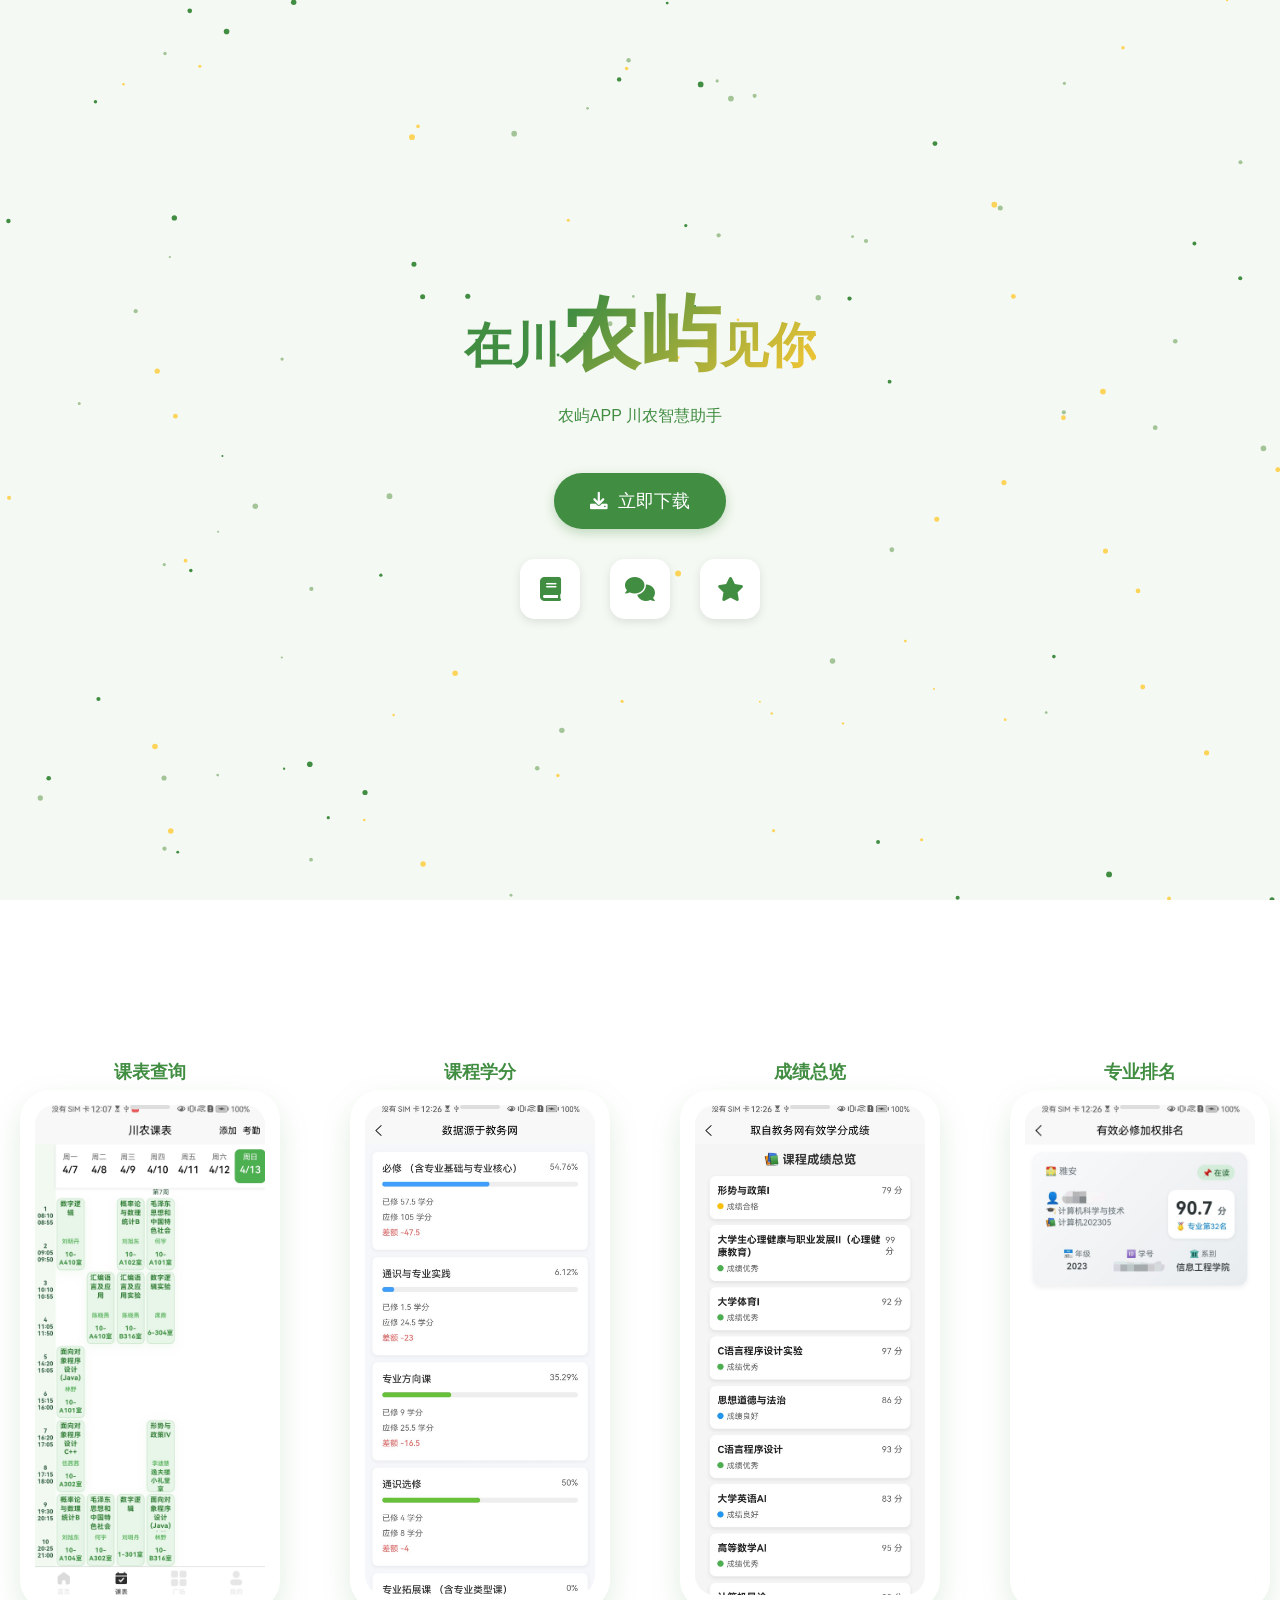
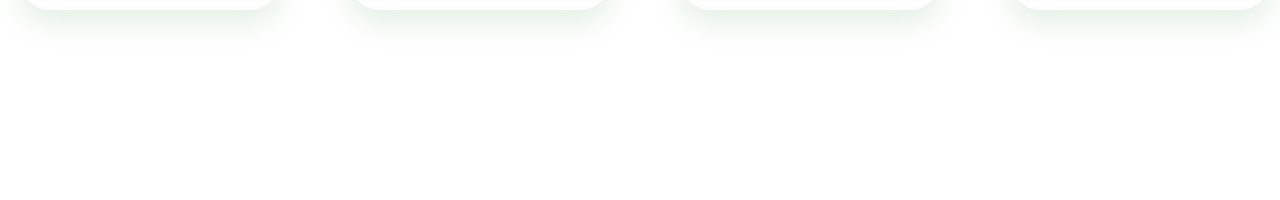
==== commit 83da96b5: "Update index.html" ====
--- a/index.html
+++ b/index.html
@@ -17,7 +17,7 @@
         </h1>
         <p style="color: var(--primary-green); margin-bottom: 1rem;">农屿APP 川农智慧助手</p>
         
-        <a href="#" class="download-btn">
+        <a href="https://www.pgyer.com/1yq4j5wX" class="download-btn">
             <i class="fas fa-download" style="margin-right: 10px;"></i>
             立即下载
         </a>
@@ -241,4 +241,4 @@
     <div class="explain-popup"></div>
     <script src="./js/script.js"></script>
 </body>
-</html>+</html>
